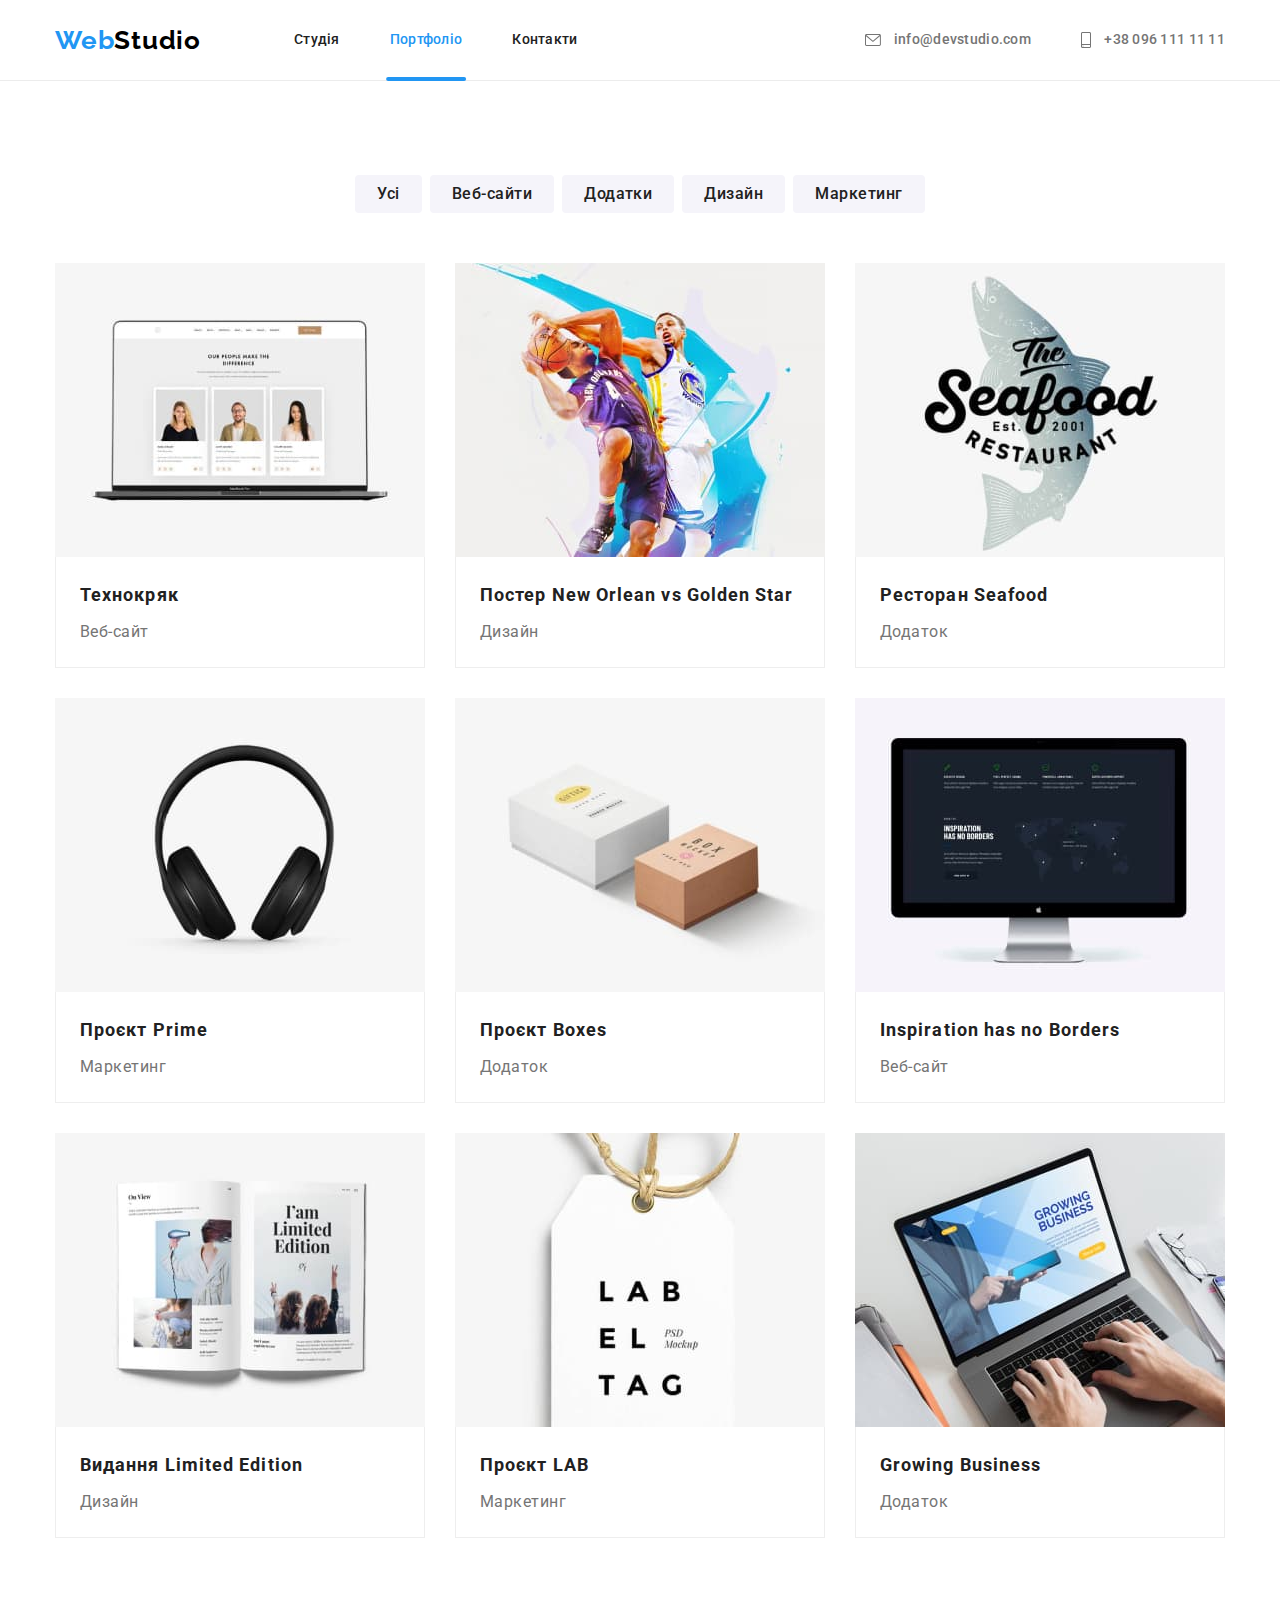
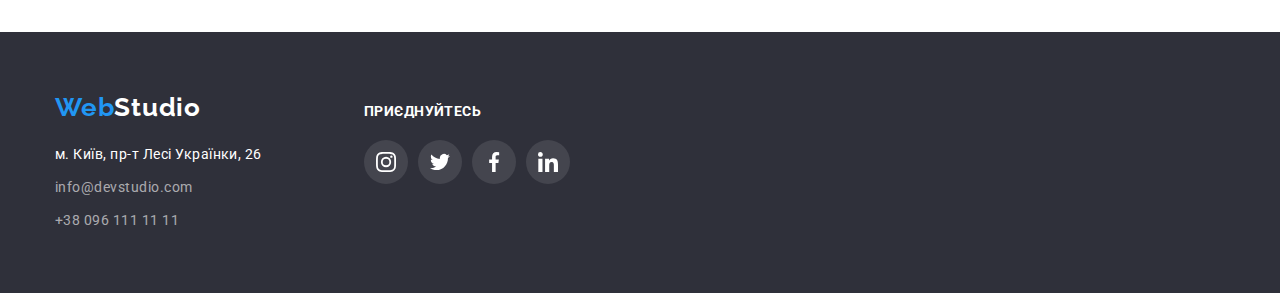
==== portfolio.html @ c78ac0db "copy hw 5" ====
<!DOCTYPE html>
<html lang="en">
<head>
    <meta charset="UTF-8">
    <meta http-equiv="X-UA-Compatible" content="IE=edge">
    <meta name="viewport" content="width=device-width, initial-scale=1.0">
    <title>Portfolio</title>
    <link rel="preconnect" href="https://fonts.googleapis.com">
    <link rel="preconnect" href="https://fonts.gstatic.com" crossorigin>
    <link href="https://fonts.googleapis.com/css2?family=Raleway:wght@700&family=Roboto:wght@400;500;700;900&display=swap" rel="stylesheet">
    <link rel="stylesheet" href="https://cdnjs.cloudflare.com/ajax/libs/modern-normalize/1.0.0/modern-normalize.min.css" />
    <link rel="stylesheet" href="./css/styles.css">
</head>
<body>
    <header>
        <div class="container main-nav">
            <a href="./index.html" class="logo"><span>Web</span>Studio</a>
            <nav>
                <ul class="box">
                    <li class="item"><a href="./index.html" class="site-nav">Студія</a></li>
                    <li class="item"><a href="./portfolio.html" class="site-nav current">Портфоліо</a></li>
                    <li class="item"><a href="" class="site-nav">Контакти</a></li>
                </ul>
            </nav>
            <ul class="contact-box">
                <li class="item">
                    <a href="mailto:info@devstudio.com" class="contacts contact-box-email">
                        <svg class="nav-icon" width="16" height="12">
                            <use href="./images/icons.svg#icon-envelope"></use>
                        </svg>
                        info@devstudio.com</a>
                </li>
                <li class="item">
                    <a href="tel:+380961111111" class="contacts contact-box-phone">
                        <svg class="nav-icon" width="10" height="16">
                            <use href="./images/icons.svg#icon-smartphone"></use>
                        </svg>
                        +38 096 111 11 11</a>
                </li>
            </ul>
        </div>
    </header>
    
    <main>
        <section class="works">
            <div class="container">
                <h1></h1>
                <ul class="filters">
                    <li class="item"><button type="button" class="filter">Усі</button></li>
                    <li class="item"><button type="button" class="filter">Веб-сайти</button></li>
                    <li class="item"><button type="button" class="filter">Додатки</button></li>
                    <li class="item"><button type="button" class="filter">Дизайн</button></li>
                    <li class="item"><button type="button" class="filter">Маркетинг</button></li>
                </ul>
                <ul class="work">
                    <li class="work-item"><a href="" class="work-link">
                            <div class="work-img">
                                <img src="./images/technokryak.jpg" alt="Технокряк" width="370" height="294" />
                                <p class="proposition">Ресурс пропонує комплексні пропозиції з різним рівнем функціоналу та сервісів. Все це дозволить
                                    відвідувачу отримати вичерпні відомості про компанію чи приватну особу.</p>
                            </div>
                            <div class="work-info">
                                <h2 class="topic">Технокряк</h2>
                                <p class="type-of-work">Веб-сайт</p>
                            </div>                        </a></li>
                    <li class="work-item"><a href="" class="work-link">
                            <div class="work-img">
                               <img src="./images/poster-new-orlean-vs-golden-star.jpg" alt="Постер New Orlean vs Golden Star" width="370" height="294" />
                                <p class="proposition">Ресурс пропонує комплексні пропозиції з різним рівнем функціоналу та сервісів. Все це дозволить
                                    відвідувачу отримати вичерпні відомості про компанію чи приватну особу.</p>
                            </div>
                            <div class="work-info">
                                <h2 class="topic">Постер New Orlean vs Golden Star</h2>
                                <p class="type-of-work">Дизайн</p>
                            </div>
                        </a></li>
                    <li class="work-item"><a href="" class="work-link">
                            <div class="work-img">
                                <img src="./images/restaurant-seafood.jpg" alt="Ресторан Seafood" width="370" height="294" />
                                <p class="proposition">Ресурс пропонує комплексні пропозиції з різним рівнем функціоналу та сервісів. Все це дозволить
                                    відвідувачу отримати вичерпні відомості про компанію чи приватну особу.</p>
                            </div>
                            <div class="work-info">
                                <h2 class="topic">Ресторан Seafood</h2>
                                <p class="type-of-work">Додаток</p>
                            </div>
                        </a></li>
                    <li class="work-item"><a href="" class="work-link">
                            <div class="work-img">
                                <img src="./images/project-prime.jpg" alt="Проєкт Prime" width="370" height="294" />
                                <p class="proposition">Ресурс пропонує комплексні пропозиції з різним рівнем функціоналу та сервісів. Все це дозволить
                                    відвідувачу отримати вичерпні відомості про компанію чи приватну особу.</p>
                            </div>
                            <div class="work-info">
                                <h2 class="topic">Проєкт Prime</h2>
                                <p class="type-of-work">Маркетинг</p>
                            </div>
                        </a></li>
                    <li class="work-item"><a href="" class="work-link">
                            <div class="work-img">
                                <img src="./images/project-boxes.jpg" alt="Проєкт Boxes" width="370" height="294" />
                                <p class="proposition">Ресурс пропонує комплексні пропозиції з різним рівнем функціоналу та сервісів. Все це дозволить
                                    відвідувачу отримати вичерпні відомості про компанію чи приватну особу.</p>
                            </div>
                            <div class="work-info">
                                <h2 class="topic">Проєкт Boxes</h2>
                                <p class="type-of-work">Додаток</p>
                            </div>
                        </a></li>
                    <li class="work-item"><a href="" class="work-link">
                            <div class="work-img">
                                <img src="./images/inspiration-has-no-borders.jpg" alt="Inspiration has no Borders" width="370" height="294" />
                                <p class="proposition">Ресурс пропонує комплексні пропозиції з різним рівнем функціоналу та сервісів. Все це дозволить
                                    відвідувачу отримати вичерпні відомості про компанію чи приватну особу.</p>
                            </div>
                            <div class="work-info">
                                <h2 class="topic">Inspiration has no Borders</h2>
                                <p class="type-of-work">Веб-сайт</p>
                            </div>
                        </a></li>
                    <li class="work-item"><a href="" class="work-link">
                            <div class="work-img">
                                <img src="./images/magazine-limited-edition.jpg" alt="Видання Limited Edition" width="370" height="294" />
                                <p class="proposition">Ресурс пропонує комплексні пропозиції з різним рівнем функціоналу та сервісів. Все це дозволить
                                    відвідувачу отримати вичерпні відомості про компанію чи приватну особу.</p>                            
                            </div>
                            <div class="work-info">
                                <h2 class="topic">Видання Limited Edition</h2>
                                <p class="type-of-work">Дизайн</p>
                            </div>
                        </a></li>
                    <li class="work-item"><a href="" class="work-link">
                            <div class="work-img">
                                <img src="./images/project-lab.jpg" alt="Проєкт LAB" width="370" height="294" />
                                <p class="proposition">Ресурс пропонує комплексні пропозиції з різним рівнем функціоналу та сервісів. Все це дозволить
                                    відвідувачу отримати вичерпні відомості про компанію чи приватну особу.</p>                            
                            </div>
                            <div class="work-info">
                                <h2 class="topic">Проєкт LAB</h2>
                                <p class="type-of-work">Маркетинг</p>
                            </div>
                        </a></li>
                    <li class="work-item"><a href="" class="work-link">
                            <div class="work-img">
                                <img src="./images/growing-business.jpg" alt="Growing Business" width="370" height="294" />
                                <p class="proposition">Ресурс пропонує комплексні пропозиції з різним рівнем функціоналу та сервісів. Все це дозволить відвідувачу отримати вичерпні відомості про компанію чи приватну особу.</p>
                            </div>
                            <div class="work-info">
                                <h2 class="topic">Growing Business</h2>
                                <p class="type-of-work">Додаток</p>
                            </div>
                        </a></li>
                </ul>            
            </div>
        </section>
    </main>
    <footer>
        <div class="container">
            <div>
                <a href="./index.html" class="logo"><span>Web</span>Studio</a>
                <address class="adds">
                    <ul>
                        <li class="item">
                            <a href="https://www.google.com.ua/maps" class="contacts" target="_blank"
                                rel="noopener noreferrer">м. Київ,
                                пр-т Лесі Українки, 26</a>
                        </li>
                        <li class="item">
                            <a href="mailto:info@devstudio.com" class="contacts email">info@devstudio.com</a>
                        </li>
                        <li class="item">
                            <a href="tel:+380961111111" class="contacts phone">+38 096 111 11 11</a>
                        </li>
                    </ul>
                </address>
            </div>
            <div class="social-links">
                <h2 class="title">Приєднуйтесь</h2>
                <ul class="links">
                    <li>
                        <a class="link" href="https://instagram.com/">
                            <svg class="icon-social" width="20" height="20">
                                <use href="./images/icons.svg#icon-instagram"></use>
                            </svg>
                        </a>
                    </li>
                    <li>
                        <a class="link" href="https://twitter.com/">
                            <svg class="icon-social" width="20" height="20">
                                <use href="./images/icons.svg#icon-twitter"></use>
                            </svg>
                        </a>
                    </li>
                    <li>
                        <a class="link" href="https://facebook.com/">
                            <svg class="icon-social" width="20" height="20">
                                <use href="./images/icons.svg#icon-facebook"></use>
                            </svg>
                        </a>
                    </li>
                    <li>
                        <a class="link" href="https://linkedin.com/">
                            <svg class="icon-social" width="20" height="20">
                                <use href="./images/icons.svg#icon-linkedin"></use>
                            </svg>
                        </a>
                    </li>
                </ul>
            </div>
        </div>
    </footer>
</body>
</html>
---- css/styles.css ----
:root {
    --primary-color:#212121;
    --primary-background-color: #fff;
    --secondary-color: #757575;
    --secondary-background-color: #F5F4FA;
    --logo-color: #2196F3;
    --footer-background-color: #2F303A;
    --footer-contact-color: rgba(255, 255, 255, .6);
    --icon-color: #AFB1B8;
    --timing-function: cubic-bezier(0.4, 0, 0.2, 1);
}
a {
    text-decoration: none;
}
h1,
h2,
h3,
p,
ul,
li,
a {
    margin: 0;
    border-width:  0;
    padding: 0;
}
ul {
    list-style: none;
}
.container {
    width: 1200px;
    padding-left: 15px;
    padding-right: 15px;
    margin-left: auto;
    margin-right: auto;
}
body {
    color: var(--primary-color);
    background-color: var(--primary-background-color);
    font-family: Roboto, sans-serif;
    font-weight: 400;
    letter-spacing: 0.03em;

}
header {
    border-bottom: 1px solid #ECECEC;
}
.site-nav,
header .contacts {
    display: block;
    padding-top: 32px;
    padding-bottom: 32px;

    color: inherit;
    font-weight: 500;
    font-size: 14px;
    line-height: 1.14;
    letter-spacing: 0.02em;

    transition: color 250ms var(--timing-function);
}
.box .item {
    position: relative;
}
.current::after {
    content: '';
    position: absolute;
    display: block;
    bottom: -1px;
    left: 50%;
    transform: translate(-50%);

    width: 110%;
    height: 4px;
    border-radius: 2px;
    background-color: var(--logo-color);
}

.logo {
    margin-right: 93px;
    
    color: var(--primary-background-color);
    font-family: Raleway, sans-serif;
    font-weight: 700;
    font-size: 26px;
    line-height: 1.19;
    letter-spacing: 0.03em;
}
header .logo{
    color: #000;
}
.box {
    display: flex;
}
.box .item + .item,
.contact-box .item + .item {
    margin-left: 50px;
}
.contact-box {
    display: flex;
    margin-left: auto;
}
.nav-icon {
    padding: 0;
    margin-right: 10px;
    fill: currentColor;
    vertical-align: middle;

    transition: fill 250ms var(--timing-function);
}


.main-nav {
    display: flex;
    align-items: center;
}
.hero {
    display: flex;
    height: 600px;
    align-items: center;
    background-image:
        linear-gradient(rgba(47, 48, 58, 0.4), rgba(47, 48, 58, 0.4)),
        url('../images/main-background-img.jpg');
    background-repeat: no-repeat;
    background-position: center;
    text-align: center;
}

.hero button,
.filter:hover,
.filter:focus,
.link:hover,
.link:focus {
    color: var(--primary-background-color);
    background-color: var(--logo-color);
}
.hero-title {
    margin-bottom: 30px;

    color: var(--primary-background-color);
    font-weight: 900;
    font-size: 44px;
    line-height: 1.36;
    letter-spacing: 0.06em;
    text-transform: uppercase;
}

.hero-button {   
    border-radius: 4px;
    box-shadow: 0px 4px 4px rgba(0, 0, 0, 0.15);
    min-width: 216px;
    padding: 10px 32px;
    border: none;

    font-weight: 700;
    font-size: 16px;
    line-height: 1.88;
    letter-spacing: 0.06em;
}




.backdrop {
    position: fixed;
    top: 0;
    left: 0;
    width: 100%;
    height: 100%;
    background-color: rgba(0, 0, 0, 0.2);
    
    opacity: 1;
    transition: opacity 250ms var(--timing-function);
}

.backdrop.is-hidden {
    opacity: 0;
    pointer-events: none;
}
.backdrop.is-hidden .modal {
    transform: translate(-50%, -50%) scale(2) rotate(2turn);
    opacity: 0;
} 
.modal {
    position: absolute;
    top: 50%;
    left: 50%;
    

    min-height: 581px;
    min-width: 528px;
    border-radius: 4px;
    padding: 8px;

    background-color: #fff;

    opacity: 1;
    transform: translate(-50%, -50%) scale(1);
    transition: transform 500ms var(--timing-function), 
                opacity 500ms var(--timing-function);
}
.modal button {
    float: right;
    width: 30px;
    height: 30px;
    border-radius: 50%;
    background: #FFF;
    border: 1px solid rgba(0, 0, 0, 0.1);
}

.advantages,
.works,
.clients {
    padding-top: 94px;
    padding-bottom: 94px;
}
.advantage-item-title {
    margin-bottom: 10px;

    font-weight: 700;
    font-size: 14px;
    line-height: 1.14;
    text-transform: uppercase;
}
.advantages .text {
    font-size: 14px;
    line-height: 1.71;
}
.advant-box {
    display: flex;
}

.advant-box .item {
    width: calc((100%-90px)/4);
}

.advant-box .item+.item {
    margin-left: 30px;
}
.advant-box .item::before {
    display: inline-block;
    content: "";
    height: 120px;
    width: 270px;
    background-color: var(--secondary-background-color);
    border-radius: 4px;
    margin-bottom: 30px;
    background-repeat: no-repeat;
    background-position: center;
}
.icon-antenna::before {
    background-image: url(../images/antenna.svg);
}
.icon-clock::before {
    background-image: url(../images/clock.svg);
}
.icon-diagram::before {
    background-image: url(../images/diagram.svg);
}
.icon-astronaut::before {
    background-image: url(../images/astronaut.svg);
}

.text,
.type-of-work,
header .contacts {
    color: var(--secondary-color);
}
.activities {
    padding-bottom: 94px;
}
.do-box {
    display: flex;
}

.do-box .item + .item {
    margin-left: 30px;
}
.product {
    position: relative;
    max-height: 294px;
}

.description {
    position: absolute;
    display: flex;
    width: 100%;
    height: 70px;
    align-items: center;
    justify-content: center;
    left: 0;
    bottom: 0;

    font-weight: 700;
    font-size: 14px;
    line-height: 1.17;
    text-align: center;
    letter-spacing: 0.03em;
    text-transform: uppercase;
    color: var(--primary-background-color);
    border: 0;
    background-color: rgba(47, 48, 58, 0.8);
}

.team {
    padding-top: 94px;
    padding-bottom: 94px;
}
.do-title,
.team-title,
.clients-title {
    margin-bottom: 50px;
    font-weight: 700;
    font-size: 36px;
    line-height: 1.17;
    text-align: center;
}
.team .card {
    font-weight: 500;
    font-size: 16px;
    line-height: 1.19;
    text-align: center;
    margin-bottom: 10px;
}
.team .text {
    font-weight: 400;
    font-size: 16px;
    line-height: 1.19;
    text-align: center;
    margin-bottom: 16px;
}
.team-member {
    margin-bottom: 30px;
}
.team-box {
    display: flex;
}
.team-box .item + .item {
    margin-left: 30px;
}
.team-box .item {
    border-bottom-left-radius: 4px;
    border-bottom-right-radius: 4px;
    padding-bottom: 30px;
    box-shadow:
        0px 1px 3px rgba(0, 0, 0, 0.12),
        0px 1px 1px rgba(0, 0, 0, 0.14),
        0px 2px 1px rgba(0, 0, 0, 0.2);
    border-radius: 0px 0px 4px 4px;
    background-color: var(--primary-background-color);
}
span,
.current, 
.site-nav:hover,
.site-nav:focus,
.site-nav:active,
.contacts:focus,
.contacts:hover,
.contacts:active,
.contacts.email:hover,
.contacts.phone:hover,
.contacts.email:active,
.contacts.phone:active,
.contacts.email:focus,
.contacts.phone:focus {
    color: var(--logo-color);
}

.contacts.email,
.contacts.phone {
    color: var(--footer-contact-color);
    transition: color 250ms var(--timing-function);
}

.team {
    background-color: var(--secondary-background-color);
}

.team-socials {
    display: flex;
    align-items: center;
    justify-content: center;
}
.soc-link {
    display: flex;
    align-items: center;
    justify-content: center;
    width: 44px;
    height: 44px;
    border-radius: 50%;

    color: var(--icon-color);
    
    transition: background-color 250ms var(--timing-function);
}
.team-socials li:not(:last-child) {
    margin-right: 10px;
}
.icon-social {
    fill: currentColor;
    transition: color 250ms var(--timing-function);
}

.soc-link:hover,
.soc-link:focus {
    background-color: var(--logo-color);
    color: var(--primary-background-color);
}
.companies {
    display: flex;
}
.company {
    display: flex;
    align-items: center;
    justify-content: center;
    width: 170px;
    height: 92px;
    border: 1px solid var(--icon-color);
    border-radius: 4px;

    color: var(--icon-color);
    transition: color 250ms var(--timing-function),
                border-color 250ms var(--timing-function);
    }
.companies li:not(:last-child) {
    margin-right: 30px;
}
.icon {
    fill: currentColor;
    transition: fill 250ms var(--timing-function);
}
.company:hover,
.company:focus {
    border-color: var(--logo-color);
    color: var(--logo-color);
}
.icon:hover,
.icon:focus,
.nav-icon:hover,
.nav-icon:focus {
    fill: var(--logo-color);
}
.filters {
    display: flex;
    margin-bottom: 50px;
    justify-content: center;
}
.filters .item + .item {
    margin-left: 8px;
}

.filter {
    padding: 6px 22px;

    color: inherit;
    background-color: var(--secondary-background-color);
    font-weight: 500;
    font-size: 16px;
    line-height: 1.62;
    letter-spacing: 0.03em;

    transition: color 250ms var(--timing-function),
                background-color 250ms var(--timing-function),
                box-shadow 250ms var(--timing-function);
}

.filters button {
    border: none;
    border-radius: 4px;
}
.filter:hover,
.filter:focus {
    box-shadow:
        0px 3px 1px rgba(0, 0, 0, 0.1),
        0px 1px 2px rgba(0, 0, 0, 0.08),
        0px 2px 2px rgba(0, 0, 0, 0.12);
}
.work-info {
    padding: 20px 24px;
    border: 1px solid #EEE;
    border-top: 0;
}

.work-info .topic {
    color: var(--primary-color);
    font-weight: 700;
    font-size: 18px;
    line-height: 2;
    letter-spacing: 0.06em;
    margin-bottom: 4px;
}

.item img {
    display: block;
}

.type-of-work {
    font-size: 16px;
    line-height: 1.88;
}
.work {
    display: flex;
    flex-wrap: wrap;
}

.work-item {
    margin-right: 30px;
    margin-bottom: 30px;
}
.work-link {
    display: inline-block;
    
    transition: box-shadow 250ms var(--timing-function);
}
.work-link:focus,
.work-link:hover {
    box-shadow: 
    0px 1px 1px rgba(0, 0, 0, 0.12), 
    0px 4px 4px rgba(0, 0, 0, 0.06), 
    1px 4px 6px rgba(0, 0, 0, 0.16);
}

.work-item:nth-child(3n) {
    margin-right: 0;
}
.work-item:nth-child(n+7) {
    margin-bottom: 0;
}
.work-img {
    position: relative;
    overflow: hidden;
    height: 294px;
    perspective: 600px;
}
.proposition {
    position: absolute;
    display: inline-block;
    top: 0;
    left: 0;
    overflow: hidden;
    
    width: 100%;
    height: 100%;
    padding-left: 24px;
    padding-right: 24px;
    padding-top: 63px;
    
    font-size: 18px;
    line-height: 1.56;
    letter-spacing: 0.03em;

    color: var(--primary-background-color);
    background-color: rgba(33, 150, 243, 0.9);
    transform: translateY(101%) rotateX(60deg);
    
    transition: transform 250ms var(--timing-function);
}
.work-link:hover .proposition,
.work-link:focus .proposition {
    transform: translateY(0) rotateX(0);
}
.hero-button,
.filter,
.link,
button {
    cursor: pointer;
}
footer .contacts {
    color: var(--primary-background-color);
    font-style: normal;
    font-size: 14px;
    line-height: 1.71;
}
.adds {
    margin-top: 20px;
} 
.adds .item {
    margin-bottom: 9px;
}

.adds .item:last-child {
    margin-bottom: 0;
}
footer .container {
    display: flex;
    padding-top: 60px;
    padding-bottom: 60px;
    align-items: baseline;
}
footer {
    background-color: var(--footer-background-color);
}
.social-links .title{
    color: var(--primary-background-color);
    font-weight: 700;
    font-size: 14px;
    line-height: 1.17;
    letter-spacing: 0.03em;
    text-transform: uppercase;
    margin-bottom: 20px;
}
.links {
    display: flex;
}
.link {
    display: flex;
    align-items: center;
    justify-content: center;
    width: 44px;
    height: 44px;
    background-color: rgba(255, 255, 255, .1);
    border-radius: 50%;

    transition: color 250ms var(--timing-function),
                background-color 250ms var(--timing-function);    
}
.links li:not(:last-child) {
    margin-right: 10px;
}
.link .icon-social{
    fill: #fff;
}
.link:nth-child(4) {
    margin-right: 0;
}

.social-links {
    margin-left: 70px;
}
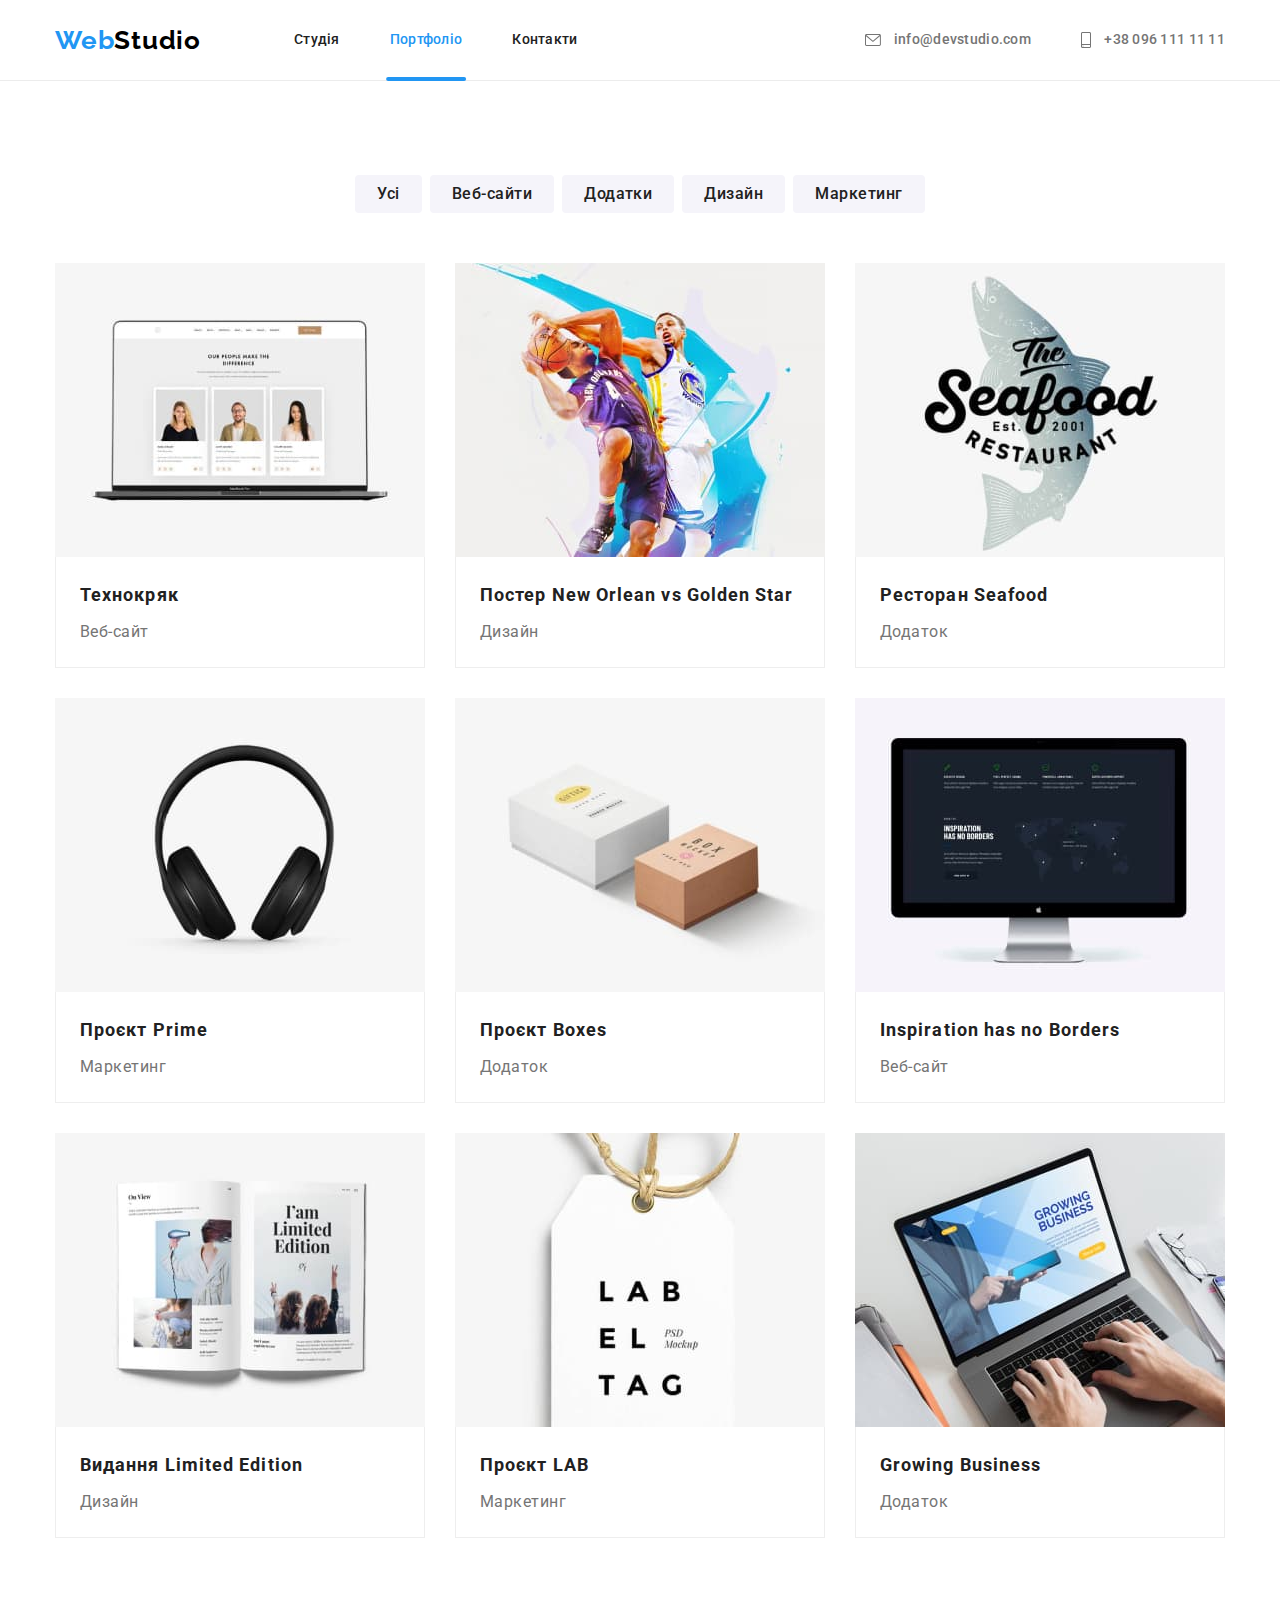
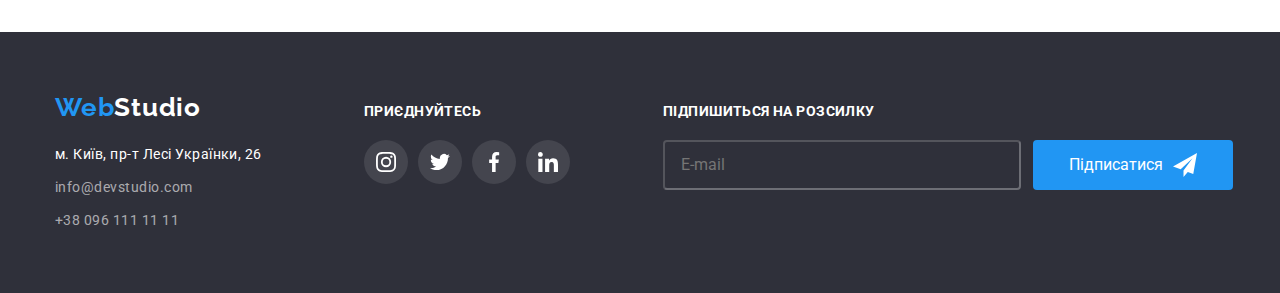
==== commit f751702d: "add first variant hw 6" ====
--- a/portfolio.html
+++ b/portfolio.html
@@ -207,6 +207,19 @@
                     </li>
                 </ul>
             </div>
+            <div class="subs">
+                <h2 class="title">Підпишиться на розсилку</h2>
+                <div class="subscribe">
+                    <form class="subs-form" action="">
+                        <input class="subs-input" type="email" name="email" placeholder="E-mail" autocomplete="email">
+                    </form>
+                    <button class="subs-button" type="submit">Підписатися
+                        <svg class="subs-icon">
+                            <use href="./images/icons.svg#icon-send"></use>
+                        </svg>
+                    </button>
+                </div>
+            </div>
         </div>
     </footer>
 </body>
--- a/css/styles.css
+++ b/css/styles.css
@@ -9,6 +9,10 @@
     --icon-color: #AFB1B8;
     --timing-function: cubic-bezier(0.4, 0, 0.2, 1);
 }
+*:focus-visible {
+    /* outline: 3px double tomato; */
+    outline-offset: 3px;
+}
 a {
     text-decoration: none;
 }
@@ -158,54 +162,6 @@
 }
 
 
-
-
-.backdrop {
-    position: fixed;
-    top: 0;
-    left: 0;
-    width: 100%;
-    height: 100%;
-    background-color: rgba(0, 0, 0, 0.2);
-    
-    opacity: 1;
-    transition: opacity 250ms var(--timing-function);
-}
-
-.backdrop.is-hidden {
-    opacity: 0;
-    pointer-events: none;
-}
-.backdrop.is-hidden .modal {
-    transform: translate(-50%, -50%) scale(2) rotate(2turn);
-    opacity: 0;
-} 
-.modal {
-    position: absolute;
-    top: 50%;
-    left: 50%;
-    
-
-    min-height: 581px;
-    min-width: 528px;
-    border-radius: 4px;
-    padding: 8px;
-
-    background-color: #fff;
-
-    opacity: 1;
-    transform: translate(-50%, -50%) scale(1);
-    transition: transform 500ms var(--timing-function), 
-                opacity 500ms var(--timing-function);
-}
-.modal button {
-    float: right;
-    width: 30px;
-    height: 30px;
-    border-radius: 50%;
-    background: #FFF;
-    border: 1px solid rgba(0, 0, 0, 0.1);
-}
 
 .advantages,
 .works,
@@ -589,7 +545,8 @@
 footer {
     background-color: var(--footer-background-color);
 }
-.social-links .title{
+.social-links .title,
+.subs .title {
     color: var(--primary-background-color);
     font-weight: 700;
     font-size: 14px;
@@ -626,9 +583,250 @@
 .social-links {
     margin-left: 70px;
 }
-
-
-
-
-
-
+.subs {
+    margin-left: 93px;
+}
+.subscribe {
+    display: flex;
+}
+.subs-input {
+    width: 358px;
+    height: 50px;
+    background-color:transparent;
+    padding-left: 16px;
+    border-radius: 4px;
+    border-color: rgba(255, 255, 255, 0.3);
+    color: var(--primary-background-color);
+}
+.subs-button {
+    display: flex;
+    align-items: center;
+    justify-content: center;
+    width: 200px;
+    height: 50px;
+    margin-left: 12px;
+    color: var(--primary-background-color);
+    background-color: var(--logo-color);
+    border: 0;
+    border-radius: 4px;
+}
+.subs-icon {
+    width: 24px;
+    height: 24px;
+    fill: currentColor;
+    margin-left: 10px;
+}
+
+
+.backdrop {
+    position: fixed;
+    top: 0;
+    left: 0;
+    width: 100%;
+    height: 100%;
+    background-color: rgba(0, 0, 0, 0.2);
+
+    opacity: 1;
+    transition: opacity 250ms var(--timing-function);
+}
+
+.backdrop.is-hidden {
+    opacity: 0;
+    pointer-events: none;
+}
+
+.backdrop.is-hidden .modal {
+    transform: translate(-50%, -50%) scale(2) rotate(2turn);
+    opacity: 0;
+}
+
+.modal {
+    position: absolute;
+    top: 50%;
+    left: 50%;
+
+
+    height: 581px;
+    width: 528px;
+    border-radius: 4px;
+    padding: 40px;
+
+    background-color: #fff;
+    box-shadow: 0px 1px 3px rgba(0, 0, 0, 0.12), 
+                0px 1px 1px rgba(0, 0, 0, 0.14), 
+                0px 2px 1px rgba(0, 0, 0, 0.2);
+
+    opacity: 1;
+    transform: translate(-50%, -50%) scale(1);
+    transition: transform 500ms var(--timing-function),
+        opacity 500ms var(--timing-function);
+}
+
+.modal-close-button {
+    position: absolute;
+    right: 8px;
+    top: 8px;
+
+    display: flex;
+    align-items: center;
+    justify-content: center;
+    width: 30px;
+    height: 30px;
+    border-radius: 50%;
+    background-color: var(--primary-background-color);
+    border: 1px solid rgba(0, 0, 0, 0.1);
+}
+.modal-close-icon {
+    width: 11px;
+    height: 11px;
+    fill: var(--primary-color);
+
+    transition: fill 250ms var(--timing-function);
+}
+.modal-close-button:focus .modal-close-icon,
+.modal-close-button:hover .modal-close-icon {
+    fill: var(--logo-color);
+}
+.modal-title {
+    font-weight: 700;
+    font-size: 20px;
+    line-height: 1.15;
+    text-align: center;
+    letter-spacing: 0.03em;
+    color: var(--primary-color);
+    margin-bottom: 30px;
+}
+.modal-form {
+    width: 448px;
+}
+.modal-form-item {
+    position: relative;
+    display: flex;
+    flex-direction: column;
+    margin-bottom: 28px;
+    font-size: 12px;
+    line-height: 1.17;
+    letter-spacing: 0.01em;
+    list-style: none;
+ }
+.modal-label {
+    position: absolute;
+    top: -4px;
+    transform: translateY(-100%);
+
+    color: var(--secondary-color);
+}
+
+.modal-icon {
+    position: absolute;
+    left: 12px;
+    bottom: 50%;
+    transform: translateY(50%);
+    padding: 0;
+
+    width: 18px;
+    height: 18px;
+    fill: var(--primary-color);
+    /* filter: drop-shadow(0px 4px 4px rgba(0, 0, 0, 0.25)); */
+
+    transition: fill 250ms var(--timing-function);
+}
+.modal-form-item:nth-child(4) {
+    margin-bottom: 0;
+}
+.modal-input,
+.modal-textarea {
+    border: 1px solid rgba(33, 33, 33, 0.2);
+    border-radius: 4px;
+    padding: 0;
+    font-size: 12px;
+    line-height: 1.17;
+    letter-spacing: 0.01em;
+
+    transition: border-color 250ms var(--timing-function);
+}
+.modal-form-item textarea::placeholder {
+    color: rgba(117, 117, 117, 0.5);
+}
+.modal-input {
+    height: 40px;
+    padding-left: 42px;
+}
+
+.modal-textarea {
+    resize: none;
+    padding: 12px 16px;
+    height: 120px;
+    margin-bottom: 20px;
+}
+
+.modal-input:focus + .modal-icon {
+    fill: var(--logo-color);
+}
+.modal-input:focus,
+.modal-textarea:focus {
+    border-color: var(--logo-color);
+}
+.modal-form-checkbox {
+    font-size: 14px;
+    line-height: 1.71;
+    text-align: center;
+    margin-bottom: 30px;
+}
+.modal-form-checkbox a {
+    color: var(--logo-color);
+    text-decoration: underline;
+}
+.modal-checkbox {
+    /* position: absolute;
+    -webkit-appearance: none;
+    -moz-appearance: none;
+    appearance: none; */
+
+    position: absolute;
+    width: 1px;
+    height: 1px;
+    margin: -1px;
+    border: 0;
+    padding: 0;
+    clip: rect(0 0 0 0);
+    overflow: hidden;
+}
+.checkbox {
+    position: absolute;
+    width: 16px;
+    height: 15px;
+    margin-top: 3px;
+    margin-left: -23px;
+    background-image: url(../images/check-off.svg);
+
+    transition: background-image 250ms var(--timing-function);
+}
+.check {
+    align-items: baseline;
+    padding-left: 23px;
+}
+.modal-checkbox:checked + .checkbox {
+    background-image: url(../images/check-on.svg);
+    transition: background-image 250ms var(--timing-function);
+}
+.modal-send-button {
+    position: absolute;
+    bottom: 40px;
+    left: 50%;
+    transform: translateX(-50%);
+    font-weight: 700;
+    font-size: 16px;
+    line-height: 1.88;
+
+    letter-spacing: 0.06em;
+
+    width: 200px;
+    height: 50px;
+    padding: 0;
+    color: var(--primary-background-color);
+    background-color: var(--logo-color);
+    box-shadow: 0px 4px 4px rgba(0, 0, 0, 0.15);
+    border: 0;
+    border-radius: 4px;
+}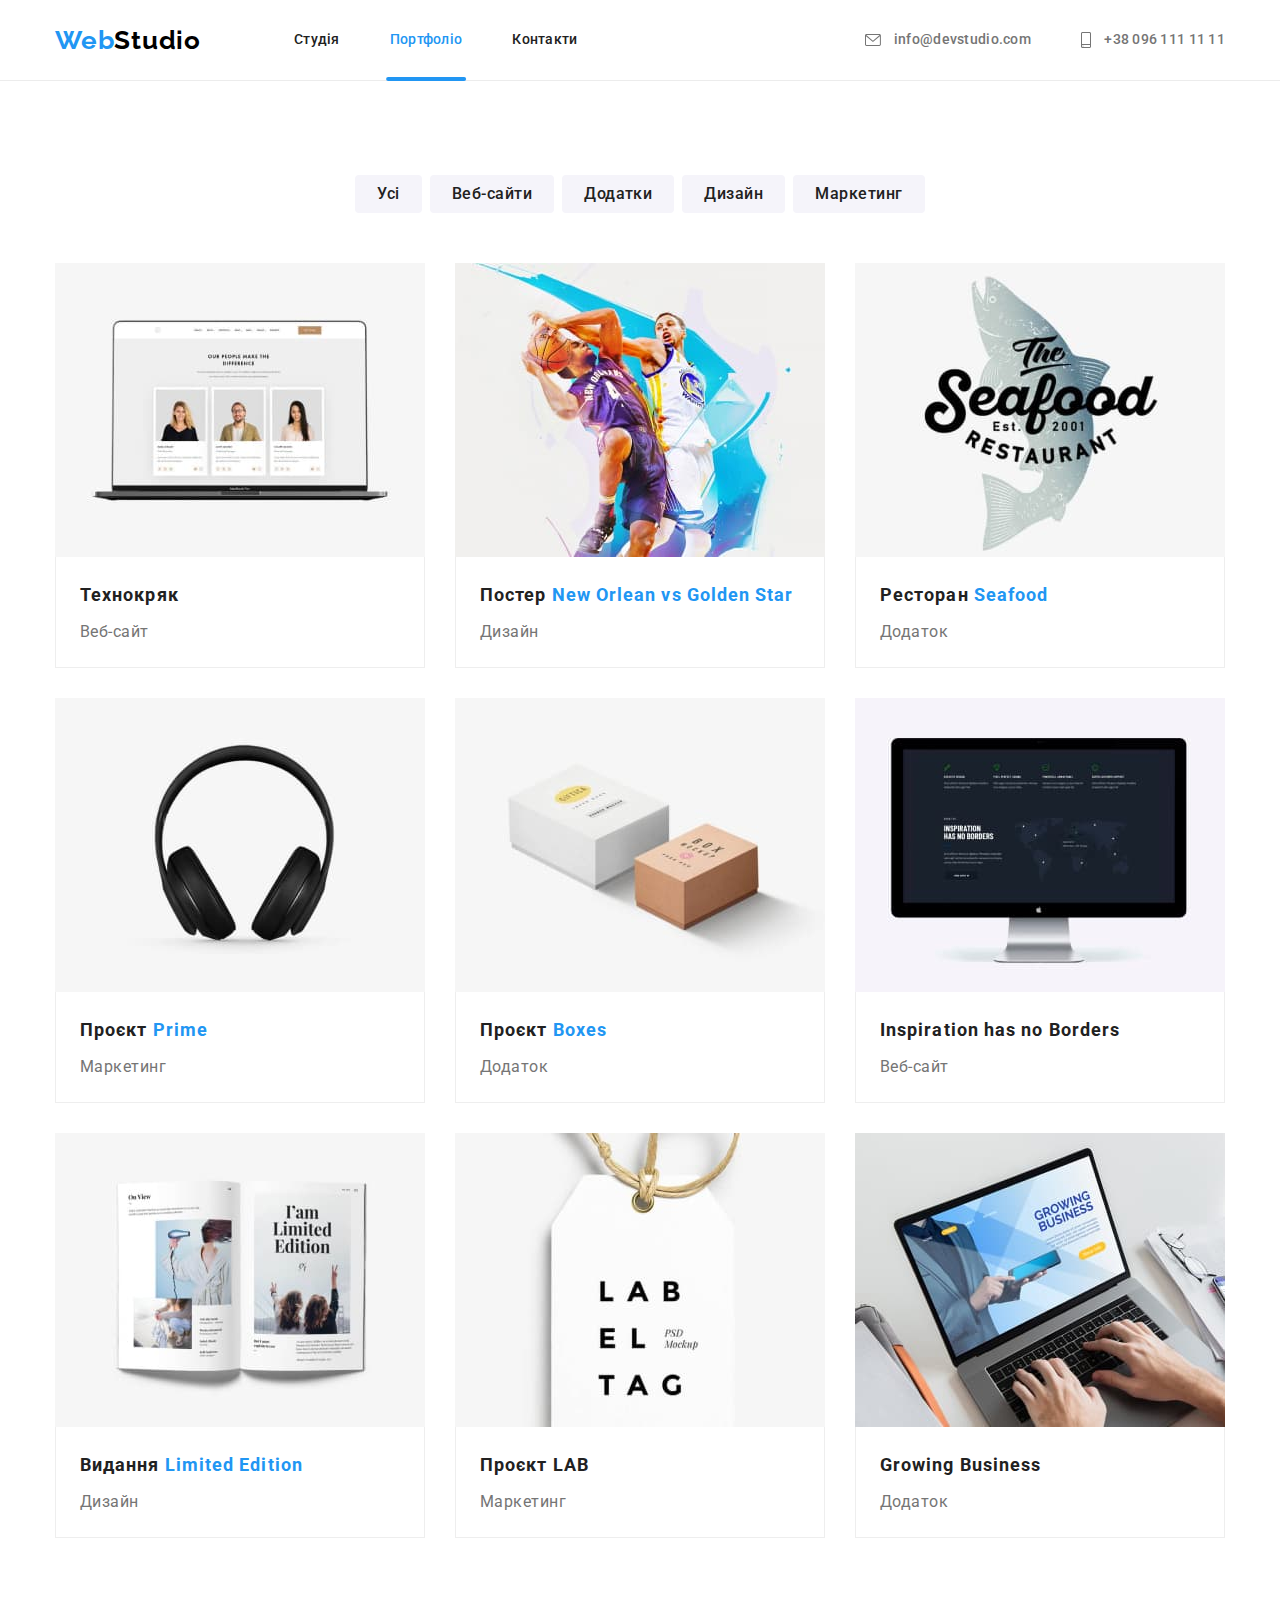
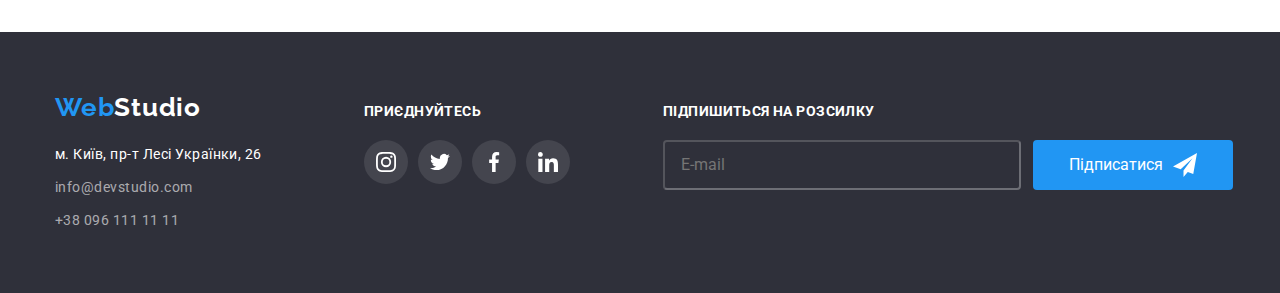
==== commit 3b8cbd4f: "add summary corrections" ====
--- a/portfolio.html
+++ b/portfolio.html
@@ -1,5 +1,5 @@
 <!DOCTYPE html>
-<html lang="en">
+<html lang="uk">
 <head>
     <meta charset="UTF-8">
     <meta http-equiv="X-UA-Compatible" content="IE=edge">
@@ -44,7 +44,7 @@
     <main>
         <section class="works">
             <div class="container">
-                <h1></h1>
+                <h1 class="title-hidden">Приклади наших робот</h1>
                 <ul class="filters">
                     <li class="item"><button type="button" class="filter">Усі</button></li>
                     <li class="item"><button type="button" class="filter">Веб-сайти</button></li>
@@ -70,7 +70,7 @@
                                     відвідувачу отримати вичерпні відомості про компанію чи приватну особу.</p>
                             </div>
                             <div class="work-info">
-                                <h2 class="topic">Постер New Orlean vs Golden Star</h2>
+                                <h2 class="topic">Постер <span lang="en">New Orlean vs Golden Star</span></h2>
                                 <p class="type-of-work">Дизайн</p>
                             </div>
                         </a></li>
@@ -81,7 +81,7 @@
                                     відвідувачу отримати вичерпні відомості про компанію чи приватну особу.</p>
                             </div>
                             <div class="work-info">
-                                <h2 class="topic">Ресторан Seafood</h2>
+                                <h2 class="topic">Ресторан <span lang="en">Seafood</span></h2>
                                 <p class="type-of-work">Додаток</p>
                             </div>
                         </a></li>
@@ -92,7 +92,7 @@
                                     відвідувачу отримати вичерпні відомості про компанію чи приватну особу.</p>
                             </div>
                             <div class="work-info">
-                                <h2 class="topic">Проєкт Prime</h2>
+                                <h2 class="topic">Проєкт <span lang="en">Prime</span></h2>
                                 <p class="type-of-work">Маркетинг</p>
                             </div>
                         </a></li>
@@ -103,7 +103,7 @@
                                     відвідувачу отримати вичерпні відомості про компанію чи приватну особу.</p>
                             </div>
                             <div class="work-info">
-                                <h2 class="topic">Проєкт Boxes</h2>
+                                <h2 class="topic">Проєкт <span lang="en">Boxes</span></h2>
                                 <p class="type-of-work">Додаток</p>
                             </div>
                         </a></li>
@@ -114,7 +114,7 @@
                                     відвідувачу отримати вичерпні відомості про компанію чи приватну особу.</p>
                             </div>
                             <div class="work-info">
-                                <h2 class="topic">Inspiration has no Borders</h2>
+                                <h2 class="topic" lang="en">Inspiration has no Borders</h2>
                                 <p class="type-of-work">Веб-сайт</p>
                             </div>
                         </a></li>
@@ -125,7 +125,7 @@
                                     відвідувачу отримати вичерпні відомості про компанію чи приватну особу.</p>                            
                             </div>
                             <div class="work-info">
-                                <h2 class="topic">Видання Limited Edition</h2>
+                                <h2 class="topic">Видання <span lang="en">Limited Edition</span></h2>
                                 <p class="type-of-work">Дизайн</p>
                             </div>
                         </a></li>
@@ -146,7 +146,7 @@
                                 <p class="proposition">Ресурс пропонує комплексні пропозиції з різним рівнем функціоналу та сервісів. Все це дозволить відвідувачу отримати вичерпні відомості про компанію чи приватну особу.</p>
                             </div>
                             <div class="work-info">
-                                <h2 class="topic">Growing Business</h2>
+                                <h2 class="topic" lang="en">Growing Business</h2>
                                 <p class="type-of-work">Додаток</p>
                             </div>
                         </a></li>
@@ -178,28 +178,28 @@
                 <h2 class="title">Приєднуйтесь</h2>
                 <ul class="links">
                     <li>
-                        <a class="link" href="https://instagram.com/">
+                        <a class="link" href="https://instagram.com/" rel="noreferrer noopener" target="_blank">
                             <svg class="icon-social" width="20" height="20">
                                 <use href="./images/icons.svg#icon-instagram"></use>
                             </svg>
                         </a>
                     </li>
                     <li>
-                        <a class="link" href="https://twitter.com/">
+                        <a class="link" href="https://twitter.com/" rel="noreferrer noopener" target="_blank">
                             <svg class="icon-social" width="20" height="20">
                                 <use href="./images/icons.svg#icon-twitter"></use>
                             </svg>
                         </a>
                     </li>
                     <li>
-                        <a class="link" href="https://facebook.com/">
+                        <a class="link" href="https://facebook.com/" rel="noreferrer noopener" target="_blank">
                             <svg class="icon-social" width="20" height="20">
                                 <use href="./images/icons.svg#icon-facebook"></use>
                             </svg>
                         </a>
                     </li>
                     <li>
-                        <a class="link" href="https://linkedin.com/">
+                        <a class="link" href="https://linkedin.com/" rel="noreferrer noopener" target="_blank">
                             <svg class="icon-social" width="20" height="20">
                                 <use href="./images/icons.svg#icon-linkedin"></use>
                             </svg>
@@ -210,7 +210,7 @@
             <div class="subs">
                 <h2 class="title">Підпишиться на розсилку</h2>
                 <div class="subscribe">
-                    <form class="subs-form" action="">
+                    <form class="subs-form">
                         <input class="subs-input" type="email" name="email" placeholder="E-mail" autocomplete="email">
                     </form>
                     <button class="subs-button" type="submit">Підписатися
--- a/css/styles.css
+++ b/css/styles.css
@@ -44,6 +44,9 @@
     font-weight: 400;
     letter-spacing: 0.03em;
 
+}
+.title-hidden {
+    display: none;
 }
 header {
     border-bottom: 1px solid #ECECEC;
